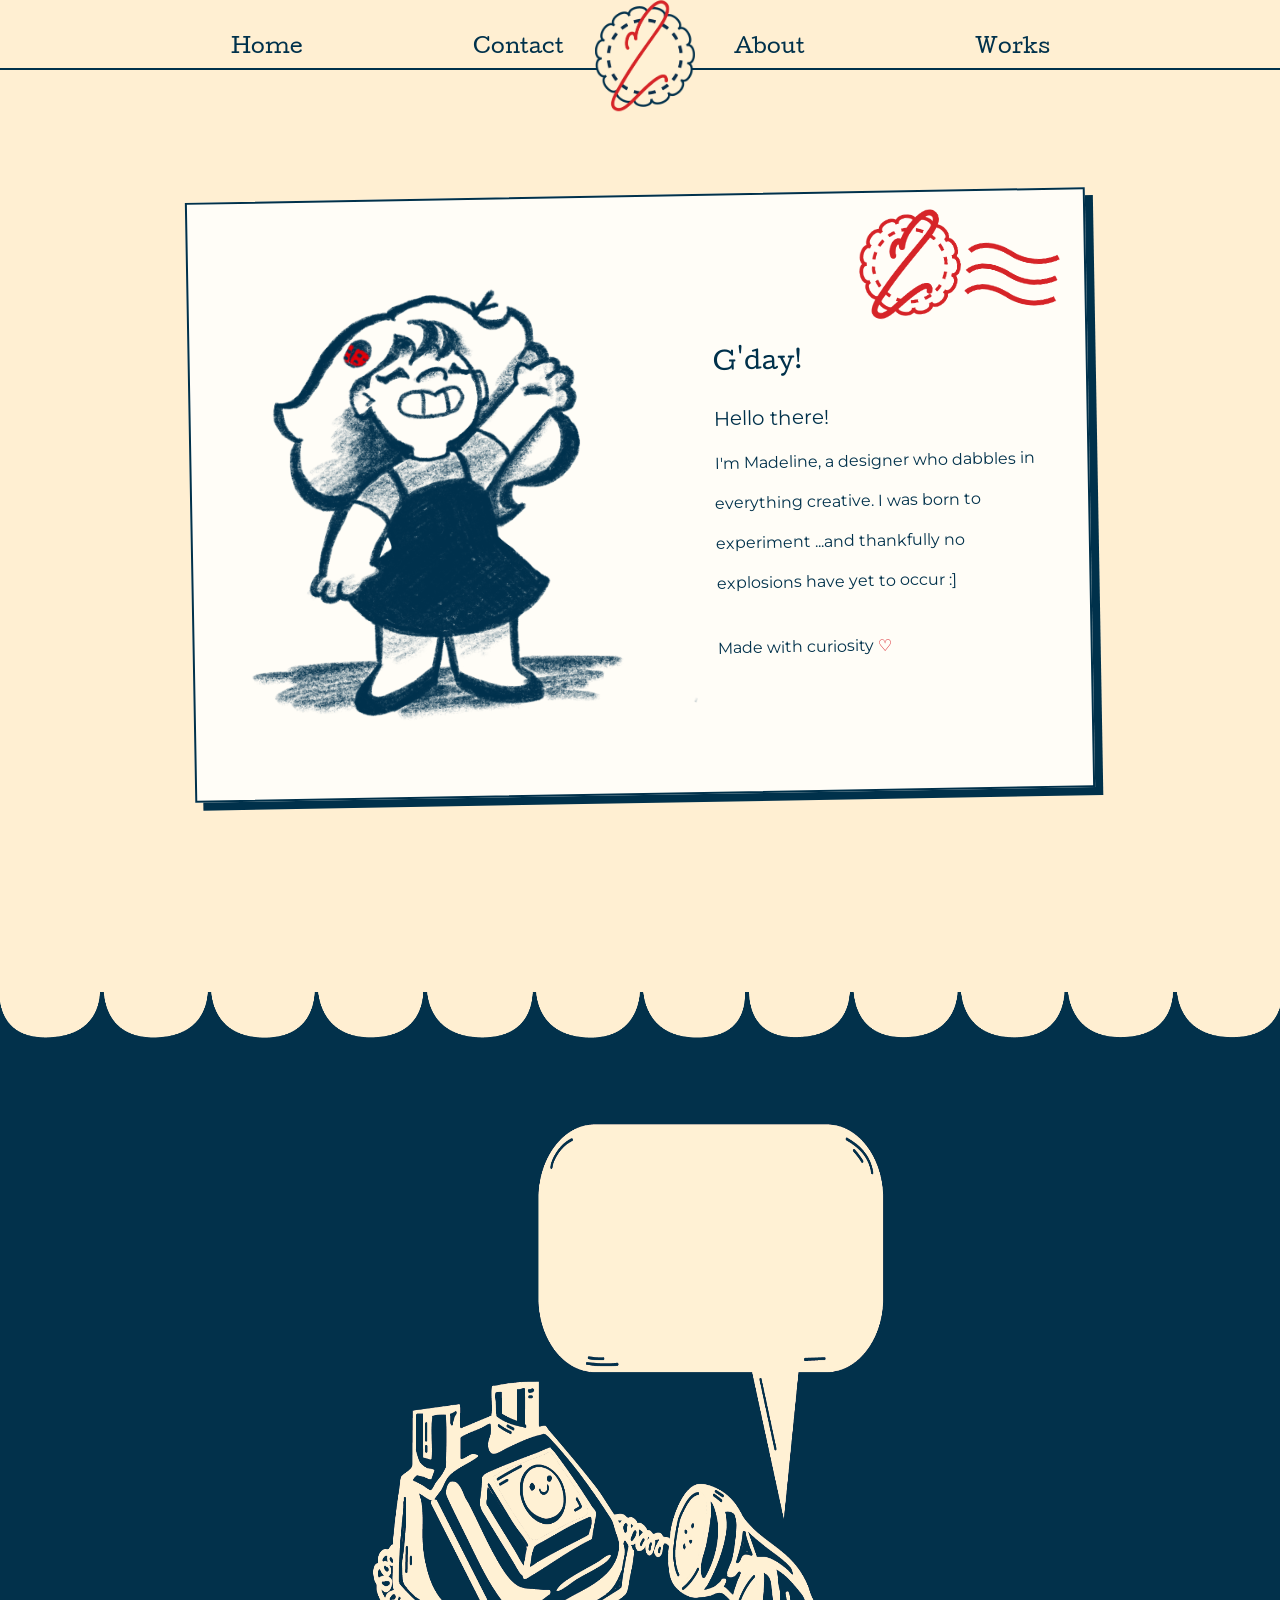
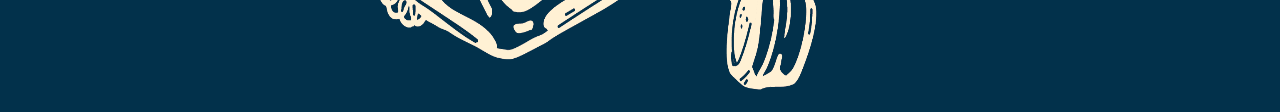
==== about.html @ e736e0be "Add files via upload" ====
<!DOCTYPE html>
<!DOCTYPE html>
<html lang="en">
<head>
    <meta charset="UTF-8">
    <meta name="viewport" content="width=device-width, initial-scale=1.0">
      <link href="styles.css" rel="stylesheet" type="text/css">
    <link rel="icon" type="image/x-icon" href="/Images/logo.png">

<link rel="preconnect" href="https://fonts.googleapis.com">
<link rel="preconnect" href="https://fonts.gstatic.com" crossorigin>
<link href="https://fonts.googleapis.com/css2?family=Cutive&family=Cutive+Mono&family=Dancing+Script:wght@400..700&family=Montserrat:ital,wght@0,100..900;1,100..900&display=swap" rel="stylesheet">

    <title>
        Made A Line Design
    </title>
</head>


<body class="body">
 
    
   <header class="header">

    <nav class="nav-left">
             <a href="index.html">Home</a>
     <a href="contact.html">Contact</a>
     <a href="about.html">About</a>
            <a href="works.html">Works</a>
     </nav>
     
      <div class="logo">
        <a href="index.html">
            <img src="Images/logo.png" alt="Made a Line Logo">
        </a>
        </div>
</header> 


 

    <!--About Me Section-->
 <section class="about-postcard">

    <!--Stamp-->
    <img class="stamp" src="Images/stamp.png" alt="stamp" aria-hidden="true">

    <!--Doodle-->
    <div class="postcard-doodle">
    <img src="Images/gday.png" alt="doodle">
    </div>

    <!--Text-->
    <div class="postcard-text">
        <h2>G'day!</h2>
        <p class="postcard-greeting">
            Hello there!
        </p>
        <p>
            I'm Madeline, a designer who dabbles in everything creative. I was born to experiment 
            ...and thankfully no explosions have yet to occur :]
        </p>
        <p class="postcard-signoff">
            Made with curiosity <span class="heart">♡</span> 
        </p>
    </div>
    
 </section>

<footer class="footer">
    <img src="Images/footer.webp" alt="footer" class="foot">

    <div class="socials">

        <div class="social-links">
            <a href="YOUR-LINKEDIN-URL"
               aria-label="LinkedIn">in</a>

            <a href="YOUR-INSTAGRAM-URL"
               aria-label="Instagram">◎</a>

            <a href="YOUR-PORTFOLIO-URL"
               aria-label="Portfolio">M</a>
        </div>
    </div>

 <a href="mailto:YOUR-EMAIL-ADDRESS"
       class="email-link">
        <img src="Images/email-label.png"
             alt="Email me">
    </a>

    <a href="#top" class="back-to-top">
        To Top
    </a>

</footer>

</body>
</html>
---- styles.css ----
* {
    margin: 0;
    padding: 0;
    box-sizing: border-box;
}

    .header {
    display: block;
    width: 100%;
    height: 70px;
    color: #ffefd2;    
    position: sticky;
    top: 0;
    z-index: 5;
    padding-bottom: 10px;
    background-color: #ffefd2;
    border-bottom: 2px solid #00314b;
}



.logo {
   position: absolute;
   left: 50%;
   top: 68%;
   transform: translate(-45%, -40%);
   z-index: 10;
}
.logo img {
    max-width: 100%;
    width: 100px;
    height: auto;
 }



.nav-left {
    display: flex;
    justify-content: center;
    align-items: flex-end;
    height: 100%;
    padding-bottom: 0;
    gap: 170px;
    flex: 1;
    font-family: 'Cutive', serif;
}

.nav-left a {
    color: #00314b;
    text-decoration: none;
    font-size: 20px;
    transition: color 0.3s ease;
    white-space: nowrap;
}
.nav-left a:hover {
    color: #d3000d;
}

.cutive-regular {
  font-family: "Cutive", serif;
  font-weight: 400;
  font-style: normal;
}
.cutive-mono-regular {
  font-family: "Cutive Mono", monospace;
  font-weight: 400;
  font-style: normal;
}




.body {
    background-color: #ffefd2;

}

/*Top*/
.Circles {
    height: 100vh;
    overflow: hidden;
}
.outer {
    position: relative;
    display: block;
    margin: auto;
    width: 100%;
    transform: translate(0%, -50%);
}

.inner {
    position: absolute;
    display: block;
    top: 30px;
    left: 30px;
    width: 75%;
    transform: translate(14%, -50%);
}

/*Bottom*/
.Circlesbot {
    height: 50vh;
    overflow: hidden;
}
.outerbot {
     position: relative;
    display: block;
    margin: auto;
    width: 135%;
    transform: translate(-12%, 0%);
}

/*Made/Line*/

.Madeline {
     display: flex;
    justify-content: center;
    margin: 30px auto 35px;
}

.Madeline h1{
     display: inline-block;
    margin: 50px;
    padding: 20px 45px;
    border: 3px solid #00314b;
    color: #00314b;
    background-color: #fffdf7;
    font-family: 'Cutive', serif;
    font-size: 35px;
    font-weight: normal;
    transform: rotate(-3deg);
    box-shadow: 4px 4px 0 #00314b;
}


/*Works*/
.works {
    display: flex;
    justify-content: center;
}

.works h2 {
    display: inline-block;
    margin: 50px;
    padding: 20px 45px;
    border: 3px solid #00314b;
    color: #00314b;
    background-color: #fffdf7;
    font-family: 'Cutive', serif;
    font-size: 35px;
    font-weight: normal;
    transform: rotate(-3deg);
    box-shadow: 4px 4px 0 #00314b;
}


/*Carousel*/
.card {
    height: 5em;
    padding: 0em;
    border-radius: .2em;
    align-content: center;
    flex: 0 0 5em;
}

.carousel {
    margin: 35px auto;
    width: 100%;
    height: 25rem;
    position: relative;
    display: flex;
    background-color: #ffefd2;
    overflow-x: auto;
}

.carousel::-webkit-scrollbar {
    display: none;
}

.carousel-track {
    display: flex;
    align-items: center;
    justify-content: center;
    gap: 1em;
    animation: carousel-scroll 25s infinite linear;
    padding-right: 1em;
}

.polaroid {
    flex-shrink: 0;
    width: 280px;
    padding: 12px 12px 66px;
    background-color: #fffdf7;
    box-shadow: 0 4px 12px rgba(0, 0, 0, 0.15),
    box-sizing: border-box;
    text-align: center;
    border: 4px solid #00314b;
}

.polaroid img {
 display: block;
 width: 100%;
 height: 300px;
 object-fit: cover;
 border: 4px solid #00314b;
 box-sizing: border-box;
}

.polaroid:nth-child(odd) {
    transform: rotate(-2deg);
}

.polaroid:nth-child(even) {
    transform: rotate(2deg);
}

@keyframes carousel-scroll {
    from {translate: 0;}
    to {translate: -100%;}
}

@media (prefers-reduced-motion: reduce) {
    .carousel-track {
        animation: none;
    }
}


/*About Section*/
.about-postcard {
    display: flex;
    align-items: center;
    gap: 75px;
    width: 90%;
    max-width: 900px;
    min-height: 600px;
    margin: 125px auto;
    padding: 30px;
    box-sizing: border-box;
    background-color: #fffdf7;
    border: 2px solid #00314b;
    box-shadow: 8px 8px 0 #00314b;
    position: relative;
    transform: rotate(-1deg);
}

.stamp {
    position: absolute;
    top: 20px;
    right: 25px;
    width: 200px;
    height: auto;
    object-fit: contain;
    transform: rotate(5deg);
    z-index: 2;
}

.postcard-doodle {
    flex: 0 0 50%;
    min-width: 0;
    display: flex;
    flex-direction: column;
    align-items: center;
    justify-content: center;
    text-align: center;
}

.postcard-doodle img {
    display: block;
    max-width: 650px;
    max-height: 670px;
    width: 300%;
    height: auto;
    object-fit: contain;
}

.postcard-text {
    flex: 1 1 0;
    min-width: 0;
    padding: 35px 10px 10px 0;
    color: #00314b;
}

.postcard-text h2 {
    margin: 0 0 18px;
    font-family: 'Cutive', serif;
    font-size: 24px;
    font-weight: normal;
}

.postcard-text p {
    line-height: 2.5;
    font-family: 'Montserrat', sans-serif;

}

.postcard-greeting {
    font-family: 'Montserrat', sans-serif;
    font-size: 20px;
}

.postcard-signoff {
    margin-top: 25px;
    font-family: 'Montserrat', sans-serif;
    font-size: 16px;
}
.heart {
    color: #d3000d;
}

@media (max-width: 600px) {
    .about-postcard {
        flex-direction: column;
        gap: 20px;
        margin: 40px 16px;
        padding: 22px;
    }

    .postcard-doodle {
        flex-basis: auto;
        width: 70%;
    }
    
    .postcard-text h2 {
        font-size: 21px;
    }
}

/*Footer*/
.footer {
    position: relative;
    isolation: isolate;
    width: 100%;
    min-height: 300px;
    box-sizing: border-box;
    margin-top: 0;
    color: #ffefd2;
}

.foot {
    width: 100%;
    overflow: hidden;
    height: 80vh;
    transform: translate(0%, 10%);
    
}
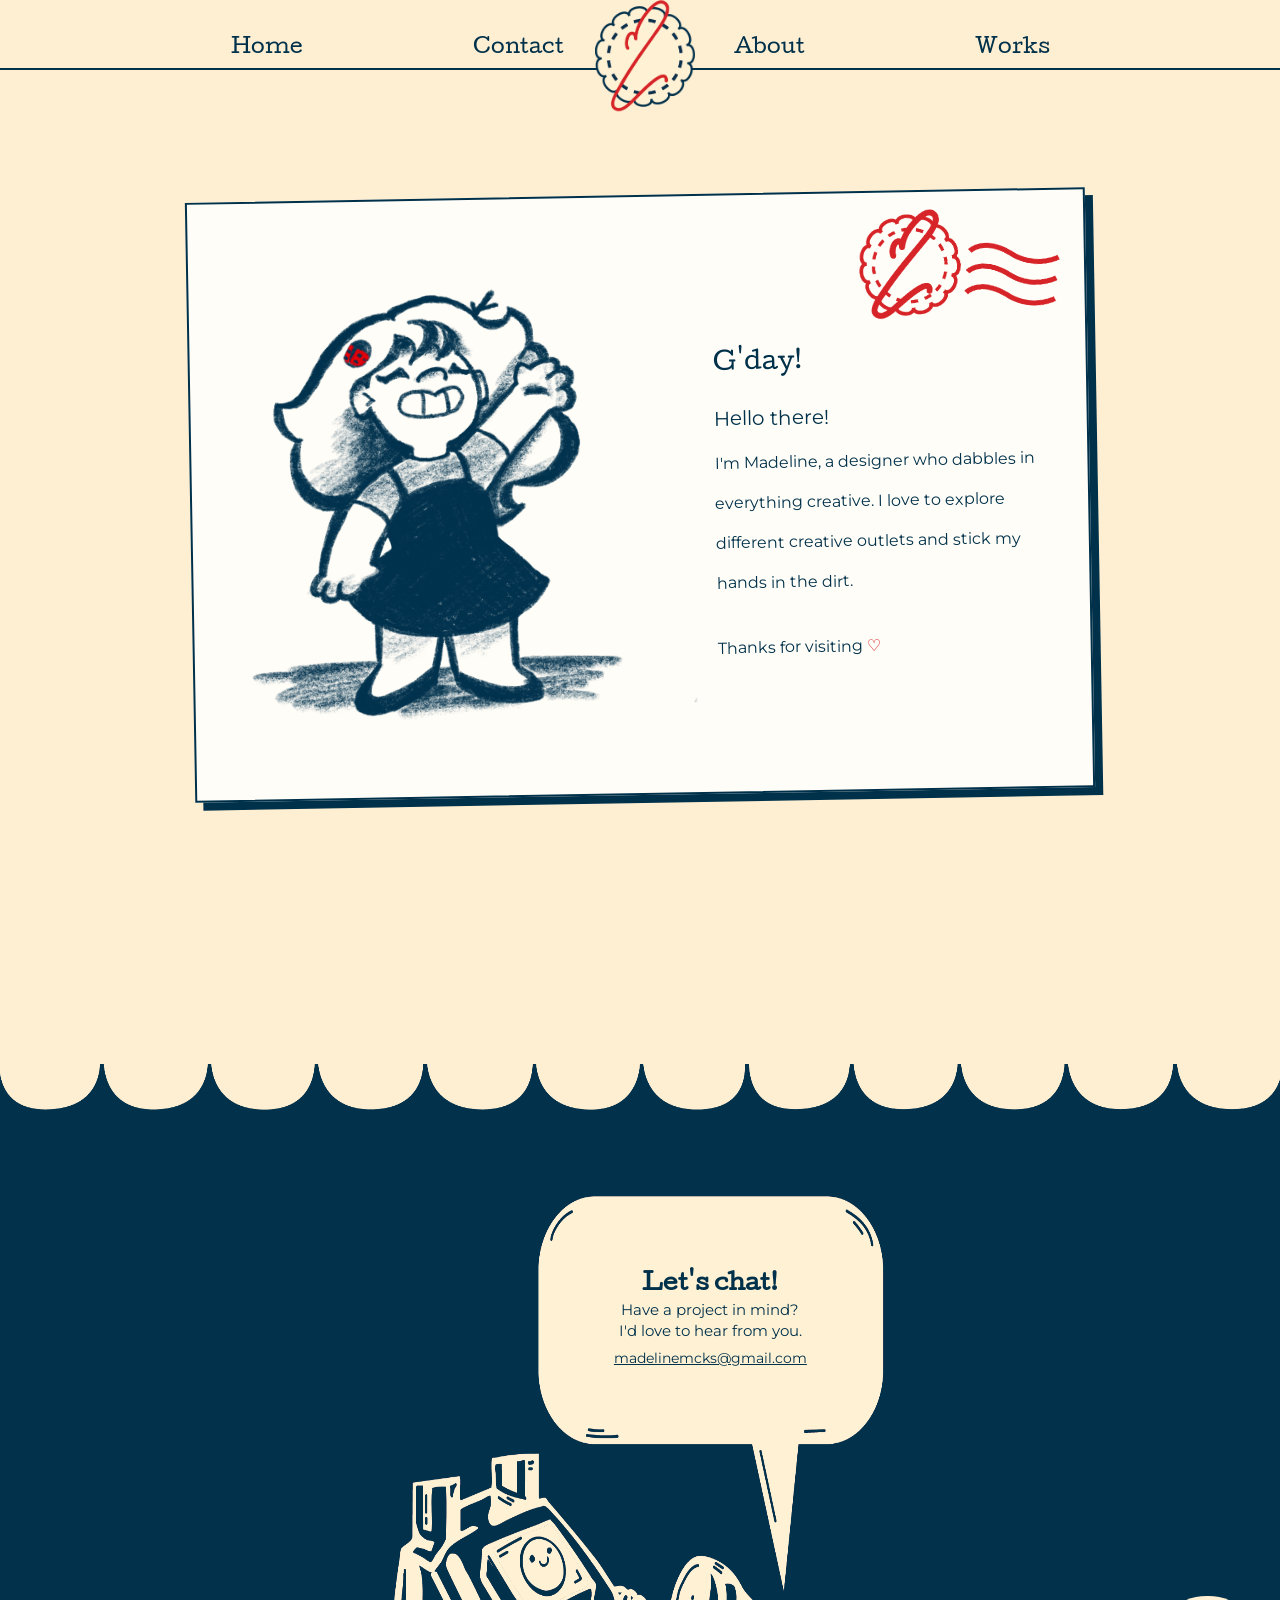
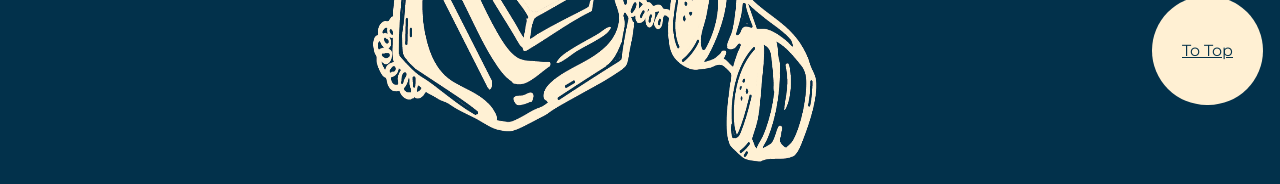
==== commit f7e55922: "Add files via upload" ====
--- a/about.html
+++ b/about.html
@@ -57,38 +57,34 @@
             Hello there!
         </p>
         <p>
-            I'm Madeline, a designer who dabbles in everything creative. I was born to experiment 
-            ...and thankfully no explosions have yet to occur :]
+         I'm Madeline, a designer who dabbles in everything creative. I love to explore different creative outlets and stick my hands in the dirt.
+
         </p>
         <p class="postcard-signoff">
-            Made with curiosity <span class="heart">♡</span> 
+            Thanks for visiting <span class="heart">♡</span> 
         </p>
     </div>
     
  </section>
 
 <footer class="footer">
-    <img src="Images/footer.webp" alt="footer" class="foot">
 
-    <div class="socials">
+    <section class="contact-section">
 
-        <div class="social-links">
-            <a href="YOUR-LINKEDIN-URL"
-               aria-label="LinkedIn">in</a>
+        <img src="Images/footer.webp" alt="footer" class="foot">
 
-            <a href="YOUR-INSTAGRAM-URL"
-               aria-label="Instagram">◎</a>
+        <div class="speech-text">
+            <h2>Let's chat!</h2>
+            <p>Have a project in mind?</p>
+            <p>I'd love to hear from you.</p>
 
-            <a href="YOUR-PORTFOLIO-URL"
-               aria-label="Portfolio">M</a>
+            <a href="mailto:madelinemcks@gmail.com">
+                madelinemcks@gmail.com
+            </a>
         </div>
-    </div>
+    </section>
+    
 
- <a href="mailto:YOUR-EMAIL-ADDRESS"
-       class="email-link">
-        <img src="Images/email-label.png"
-             alt="Email me">
-    </a>
 
     <a href="#top" class="back-to-top">
         To Top
--- a/styles.css
+++ b/styles.css
@@ -133,16 +133,17 @@
     box-shadow: 4px 4px 0 #00314b;
 }
 
-
-/*Works*/
 .works {
-    display: flex;
-    justify-content: center;
+    width: 100%;
+    display: flex;
+    flex-direction: column;
+    align-items: center;
+    box-sizing: border-box;
 }
 
 .works h2 {
     display: inline-block;
-    margin: 50px;
+    margin: 25px 0 6px;
     padding: 20px 45px;
     border: 3px solid #00314b;
     color: #00314b;
@@ -151,7 +152,7 @@
     font-size: 35px;
     font-weight: normal;
     transform: rotate(-3deg);
-    box-shadow: 4px 4px 0 #00314b;
+    box-shadow: 1px 1px 7px #b4a17f;
 }
 
 
@@ -174,10 +175,6 @@
     overflow-x: auto;
 }
 
-.carousel::-webkit-scrollbar {
-    display: none;
-}
-
 .carousel-track {
     display: flex;
     align-items: center;
@@ -190,9 +187,10 @@
 .polaroid {
     flex-shrink: 0;
     width: 280px;
-    padding: 12px 12px 66px;
-    background-color: #fffdf7;
-    box-shadow: 0 4px 12px rgba(0, 0, 0, 0.15),
+    aspect-ratio: 1/1.15;
+    padding: 12px 12px 45px;
+    background-color: #fffdf7;
+    box-shadow: 1px 1px 6px #b4a17f;
     box-sizing: border-box;
     text-align: center;
     border: 4px solid #00314b;
@@ -201,11 +199,14 @@
 .polaroid img {
  display: block;
  width: 100%;
- height: 300px;
- object-fit: cover;
+ height: 100%;
+ object-fit: contain;
  border: 4px solid #00314b;
+ padding: 5px;
  box-sizing: border-box;
 }
+
+
 
 .polaroid:nth-child(odd) {
     transform: rotate(-2deg);
@@ -340,10 +341,179 @@
 
 .foot {
     width: 100%;
+    display: block;
     overflow: hidden;
     height: 80vh;
-    transform: translate(0%, 10%);
+    transform: translate(0%, 20%);
     
 }
 
 
+.contact-section {
+    position: relative;
+    width: 100%;
+    margin: 1px auto;
+}
+
+.speech-text {
+    position: absolute;
+    top: 55%;
+    left: 55.5%;
+    transform: translate(-50%,-50%);
+    width: 100%;
+    text-align: center;
+    color: #00314b;
+    
+}
+
+.speech-text h2 {
+    font-size: 23px;
+    margin-bottom: 5px;
+    font-family: 'Cutive', serif;
+}
+
+.speech-text p {
+    font-size: 15px;
+    margin: 2px 0;
+    font-family: 'Montserrat', sans-serif;
+}
+
+.speech-text a {
+    display: inline-block;
+    margin-top: 7px;
+    color: #00314b;
+    font-size: 14px;
+    font-family: 'Montserrat', sans-serif;
+}
+
+.back-to-top {
+    position: relative;
+    font-family: 'Montserrat', sans-serif;
+    left: 90%;
+    width: 85%;
+    text-align: center;
+
+    background: #FFF0D3;
+  color: #06334A;
+  max-width: 400px;
+  margin: 0 auto 80px;
+  padding: 45px 30px;
+  border-radius: 60px;
+  position: relative;
+    
+}
+
+/*Works*/
+.works-section {
+    width: 100%;
+    display: flex;
+    flex-direction: column;
+    align-items: center;
+    padding-top: 55px;
+    padding-bottom: 80px;
+    box-sizing: border-box;
+    scroll-margin-top: 100px;
+}
+
+.works-section h1 {
+    display: inline-block;
+    margin: 30px 0 65px;
+    padding: 20px 45px;
+    border: 3px solid #00314b;
+    color: #00314b;
+    background-color: #fffdf7;
+    font-family: 'Cutive', serif;
+    font-size: 35px;
+    font-weight: normal;
+    transform: rotate(-3deg);
+    box-shadow: 1px 1px 7px #b4a17f;
+}
+
+.works-grid {
+    display: grid;
+    grid-template-columns: repeat(2,minmax(0,1fr));
+    gap: 25px;
+    width: 80%;
+    max-width: 750px;
+    margin-inline: auto;
+    justify-content: center;
+}
+
+.works-category {
+    width: 100%;
+    display: flex;
+    flex-direction: column;
+    align-items: center;
+    margin-bottom: 60px;
+}
+
+.category-title {
+    display: inline-block;
+    margin: 0 0 35px;
+    padding: 12px 25px;
+    background-color: #fffdf7;
+    border: 2px solid #00314b;
+    color: #00314b;
+    font-family: 'Cutive', serif;
+    font-size: 24px;
+    font-weight: normal;
+    transform: rotate(-2deg);
+    box-shadow: 1px 1px 5px #b4a17f;
+}
+
+.polaroid-works {
+    width: 100%;
+    aspect-ratio: 1/1.15;
+    background-color: #fffdf7;
+    padding: 12px;
+    padding-bottom: 80px;
+    border: 4px solid #00314b;
+    box-sizing: border-box;
+    box-shadow: 1px 1px 7px #b4a17f;
+}
+
+.polaroid-image img {
+    width: 100%;
+    height: 100%;
+    object-fit: contain;
+    display: block;
+}
+
+.polaroid-works:nth-child(odd) {
+    transform: rotate(1deg);
+}
+
+.polaroid-works:nth-child(even) {
+    transform: rotate(-2deg);
+}
+
+.polaroid-image {
+    width: 100%;
+    height: 100%;
+    border: 4px solid #00314b;
+    padding: 5px;
+    box-sizing: border-box;
+    display: flex;
+    align-items: center;
+    justify-content: center;
+    overflow: hidden;
+}
+
+@media (max-width: 600px) {
+
+    .works-grid {
+        width: 90%;
+        gap: 15px;
+    }
+
+    .works-section h1 {
+        font-size: 27px;
+        padding: 15px 30px;
+    }
+
+    .category-title {
+        font-size: 19px;
+    }
+
+}
+
